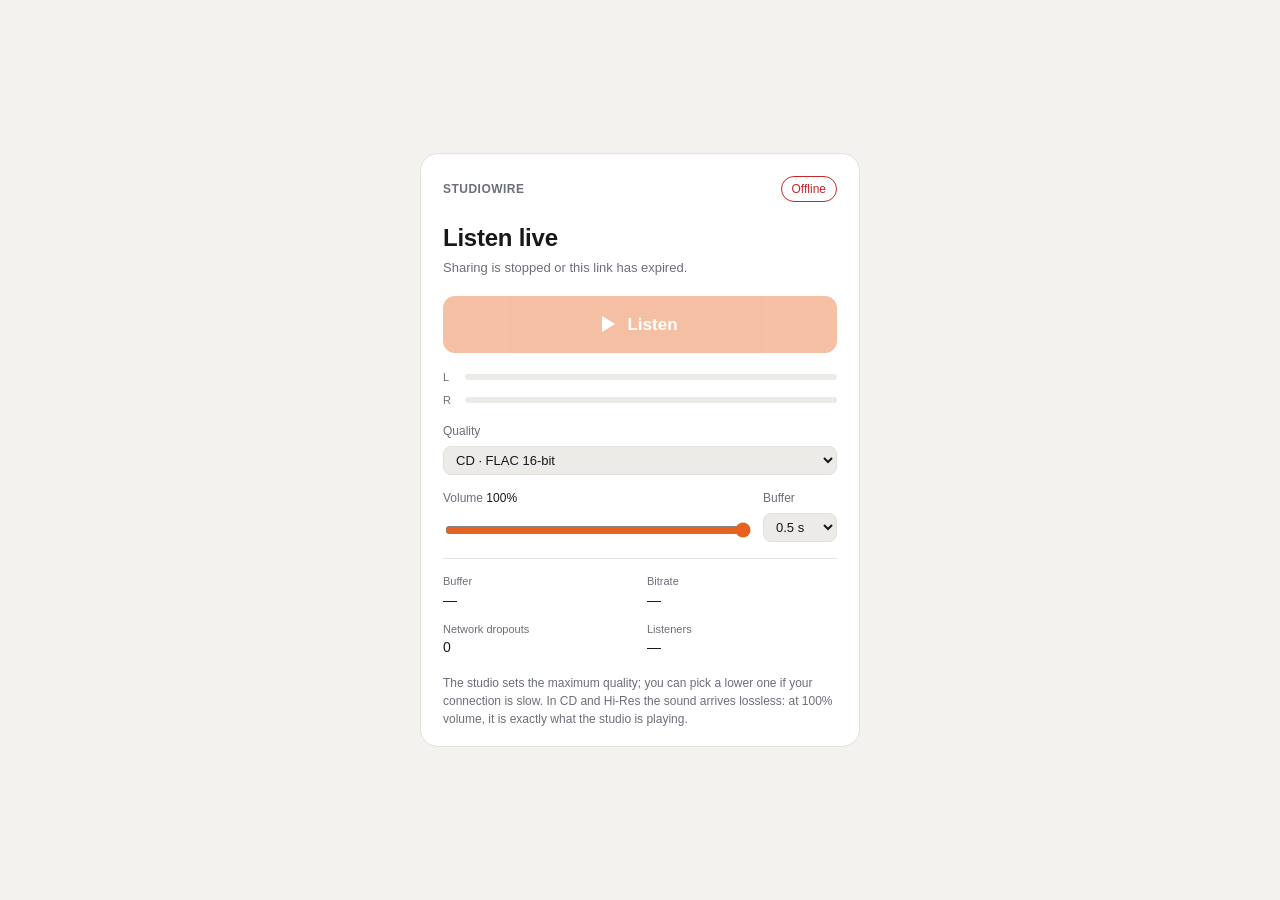
==== web/index.html @ 164a008c "StudioWire 0.6.1 AU / VST3 plugin that streams the DAW's master to a web browser, in lossless FLAC (" ====
<!doctype html>
<!-- SPDX-License-Identifier: GPL-3.0-or-later -->
<!-- Copyright (C) 2026 The StudioWire authors -->
<html lang="en">
<head>
<meta charset="utf-8">
<meta name="viewport" content="width=device-width, initial-scale=1">
<meta name="referrer" content="no-referrer">
<meta name="robots" content="noindex, nofollow">
<title>StudioWire · Listen</title>
<link rel="icon" href="data:,">
<link rel="stylesheet" href="style.css">
</head>
<body>
<main class="card">
  <header class="top">
    <span class="brand">StudioWire</span>
    <span id="state" class="pill wait">Connecting…</span>
  </header>

  <h1>Listen live</h1>
  <p id="format" class="format">Loading stream info…</p>

  <div id="notice" class="notice" role="status" aria-live="polite" hidden>
    <strong id="noticeTitle"></strong>
    <span id="noticeText"></span>
  </div>

  <button id="play" class="play" type="button" disabled>
    <span class="play-icon" aria-hidden="true"></span>
    <span id="playLabel">Listen</span>
  </button>

  <div class="meters" aria-hidden="true">
    <div class="meter"><span>L</span><div class="bar"><div id="meterL" class="fill"></div></div></div>
    <div class="meter"><span>R</span><div class="bar"><div id="meterR" class="fill"></div></div></div>
  </div>

  <div class="controls">
    <label class="ctl wide">
      <span>Quality</span>
      <select id="quality">
        <option value="cd" selected>CD · FLAC 16-bit</option>
      </select>
    </label>
    <label class="ctl">
      <span>Volume <output id="volOut">100%</output></span>
      <input id="volume" type="range" min="0" max="1" step="0.01" value="1">
    </label>
    <label class="ctl">
      <span>Buffer</span>
      <select id="latency">
        <option value="0.25">0.25 s</option>
        <option value="0.5" selected>0.5 s</option>
        <option value="1">1 s</option>
        <option value="2">2 s</option>
      </select>
    </label>
  </div>

  <dl class="stats">
    <div><dt>Buffer</dt><dd id="sBuf">—</dd></div>
    <div><dt>Bitrate</dt><dd id="sRate">—</dd></div>
    <div><dt>Network dropouts</dt><dd id="sUnder">0</dd></div>
    <div><dt>Listeners</dt><dd id="sListeners">—</dd></div>
  </dl>

  <p class="note">The studio sets the maximum quality; you can pick a lower one if your connection is slow. In CD and Hi-Res the sound arrives lossless: at 100% volume, it is exactly what the studio is playing.</p>
</main>
<script src="app.js"></script>
</body>
</html>
---- web/style.css ----
/* SPDX-License-Identifier: GPL-3.0-or-later */
/* Copyright (C) 2026 The StudioWire authors */
:root {
  --bg: #0e0f12;
  --card: #17191e;
  --line: #2a2d35;
  --text: #eceef2;
  --muted: #8b909c;
  --accent: #ff7a3d;
  --accent-ink: #1a0d06;
  --ok: #4cd18a;
  --wait: #e6b84a;
  --err: #ff5d5d;
  --meter-lo: #4cd18a;
  --meter-hi: #ff5d5d;
  color-scheme: dark;
}

* { box-sizing: border-box; }

html, body {
  margin: 0;
  min-height: 100%;
  background: var(--bg);
  color: var(--text);
  font: 15px/1.5 ui-sans-serif, -apple-system, BlinkMacSystemFont, "Segoe UI", Roboto, sans-serif;
}

body {
  display: grid;
  place-items: center;
  min-height: 100vh;
  padding: 16px;
}

.card {
  width: 100%;
  max-width: 440px;
  background: var(--card);
  border: 1px solid var(--line);
  border-radius: 18px;
  padding: 22px 22px 18px;
}

.top {
  display: flex;
  align-items: center;
  justify-content: space-between;
  gap: 12px;
}

.brand {
  font-weight: 700;
  letter-spacing: .04em;
  text-transform: uppercase;
  font-size: 12px;
  color: var(--muted);
}

.pill {
  font-size: 12px;
  padding: 3px 10px;
  border-radius: 999px;
  border: 1px solid currentColor;
  white-space: nowrap;
}
.pill.ok { color: var(--ok); }
.pill.wait { color: var(--wait); }
.pill.err { color: var(--err); }

h1 {
  margin: 18px 0 2px;
  font-size: 24px;
  font-weight: 700;
  letter-spacing: -.01em;
}

.format {
  margin: 0 0 18px;
  color: var(--muted);
  font-size: 13px;
  font-variant-numeric: tabular-nums;
}

.notice {
  display: grid;
  gap: 2px;
  margin: 0 0 16px;
  padding: 10px 12px;
  border-radius: 10px;
  border: 1px solid currentColor;
  font-size: 13px;
}
.notice[hidden] { display: none; }
.notice strong { font-size: 14px; }
.notice span { color: var(--text); }
.notice.err { color: var(--err); background: color-mix(in srgb, var(--err) 10%, transparent); }
.notice.wait { color: var(--wait); background: color-mix(in srgb, var(--wait) 10%, transparent); }

.play {
  width: 100%;
  display: flex;
  align-items: center;
  justify-content: center;
  gap: 12px;
  padding: 16px;
  border: 0;
  border-radius: 12px;
  background: var(--accent);
  color: var(--accent-ink);
  font: inherit;
  font-size: 17px;
  font-weight: 700;
  cursor: pointer;
}
.play:disabled { opacity: .4; cursor: not-allowed; }
.play:focus-visible { outline: 2px solid var(--text); outline-offset: 3px; }

.play-icon {
  width: 0;
  height: 0;
  border-left: 13px solid currentColor;
  border-top: 8px solid transparent;
  border-bottom: 8px solid transparent;
}
.play.on { background: transparent; color: var(--text); border: 1px solid var(--line); }
.play.on .play-icon {
  width: 12px;
  height: 12px;
  border: 0;
  background: currentColor;
  border-radius: 2px;
}

.meters { margin: 16px 0 6px; display: grid; gap: 6px; }
.meter { display: grid; grid-template-columns: 14px 1fr; align-items: center; gap: 8px; }
.meter span { font-size: 11px; color: var(--muted); }
.bar { height: 6px; background: #22252c; border-radius: 3px; overflow: hidden; }
.fill {
  height: 100%;
  width: 0;
  background: var(--meter-lo);
  transition: width 80ms linear;
}
.fill.hot { background: var(--meter-hi); }

.controls {
  display: grid;
  grid-template-columns: 1fr auto;
  gap: 14px;
  margin: 14px 0 6px;
}
.ctl { display: grid; gap: 6px; font-size: 12px; color: var(--muted); min-width: 0; }
.ctl.wide { grid-column: 1 / -1; }
.ctl.wide select { width: 100%; }
.ctl output { color: var(--text); font-variant-numeric: tabular-nums; }
.ctl input[type="range"] { width: 100%; accent-color: var(--accent); }
.ctl select {
  background: #22252c;
  color: var(--text);
  border: 1px solid var(--line);
  border-radius: 8px;
  padding: 5px 8px;
  font: inherit;
  font-size: 13px;
}

.stats {
  display: grid;
  grid-template-columns: repeat(2, 1fr);
  gap: 10px 14px;
  margin: 16px 0 0;
  padding-top: 14px;
  border-top: 1px solid var(--line);
}
.stats div { min-width: 0; }
.stats dt { font-size: 11px; color: var(--muted); }
.stats dd { margin: 0; font-size: 14px; font-variant-numeric: tabular-nums; }

.note { margin: 16px 0 0; font-size: 12px; color: var(--muted); }

@media (prefers-color-scheme: light) {
  :root {
    --bg: #f3f2ef;
    --card: #ffffff;
    --line: #e3e1dc;
    --text: #17181b;
    --muted: #6b6f78;
    --accent: #e8611f;
    --accent-ink: #ffffff;
    --ok: #198754;
    --wait: #a8770c;
    --err: #c62828;
    color-scheme: light;
  }
  .bar, .ctl select { background: #ecebe7; }
}
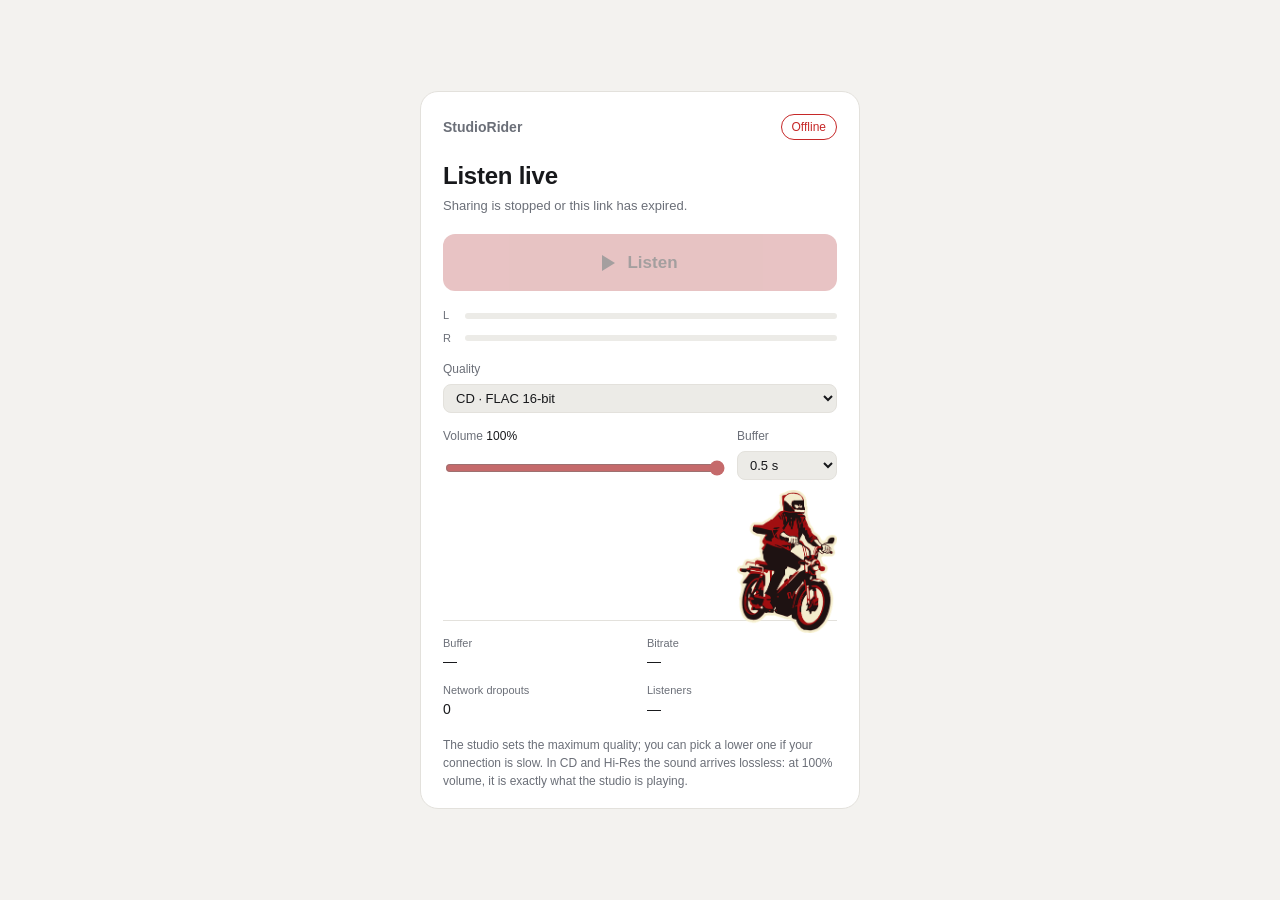
==== commit 1186fe83: "Rename to StudioRider; logo, pastel colours and revving animation (0.6.2) - Plugin and page renamed " ====
--- a/web/index.html
+++ b/web/index.html
@@ -1,20 +1,20 @@
 <!doctype html>
 <!-- SPDX-License-Identifier: GPL-3.0-or-later -->
-<!-- Copyright (C) 2026 The StudioWire authors -->
+<!-- Copyright (C) 2026 The StudioRider authors -->
 <html lang="en">
 <head>
 <meta charset="utf-8">
 <meta name="viewport" content="width=device-width, initial-scale=1">
 <meta name="referrer" content="no-referrer">
 <meta name="robots" content="noindex, nofollow">
-<title>StudioWire · Listen</title>
+<title>StudioRider · Listen</title>
 <link rel="icon" href="data:,">
 <link rel="stylesheet" href="style.css">
 </head>
 <body>
 <main class="card">
   <header class="top">
-    <span class="brand">StudioWire</span>
+    <span class="brand">StudioRider</span>
     <span id="state" class="pill wait">Connecting…</span>
   </header>
 
@@ -56,6 +56,7 @@
         <option value="2">2 s</option>
       </select>
     </label>
+    <img class="logo" src="logo.png" alt="" width="100" height="142">
   </div>
 
   <dl class="stats">
--- a/web/style.css
+++ b/web/style.css
@@ -1,13 +1,13 @@
 /* SPDX-License-Identifier: GPL-3.0-or-later */
-/* Copyright (C) 2026 The StudioWire authors */
+/* Copyright (C) 2026 The StudioRider authors */
 :root {
   --bg: #0e0f12;
   --card: #17191e;
   --line: #2a2d35;
   --text: #eceef2;
   --muted: #8b909c;
-  --accent: #ff7a3d;
-  --accent-ink: #1a0d06;
+  --accent: #c56a6b;      /* the logo's red (#A10E10), lighter */
+  --accent-ink: #1e1212;  /* the logo's dark brown */
   --ok: #4cd18a;
   --wait: #e6b84a;
   --err: #ff5d5d;
@@ -51,9 +51,7 @@
 
 .brand {
   font-weight: 700;
-  letter-spacing: .04em;
-  text-transform: uppercase;
-  font-size: 12px;
+  font-size: 14px;
   color: var(--muted);
 }
 
@@ -153,6 +151,18 @@
 .ctl { display: grid; gap: 6px; font-size: 12px; color: var(--muted); min-width: 0; }
 .ctl.wide { grid-column: 1 / -1; }
 .ctl.wide select { width: 100%; }
+/* Under the Buffer menu; its front wheel rolls over the line above the stats. */
+.logo {
+  grid-column: 2;
+  justify-self: end;
+  display: block;
+  width: 100px;
+  height: auto;
+  margin: -4px 0 -29px;
+  position: relative;
+  z-index: 1;
+  pointer-events: none;
+}
 .ctl output { color: var(--text); font-variant-numeric: tabular-nums; }
 .ctl input[type="range"] { width: 100%; accent-color: var(--accent); }
 .ctl select {
@@ -186,8 +196,8 @@
     --line: #e3e1dc;
     --text: #17181b;
     --muted: #6b6f78;
-    --accent: #e8611f;
-    --accent-ink: #ffffff;
+    --accent: #c56a6b;
+    --accent-ink: #1e1212;
     --ok: #198754;
     --wait: #a8770c;
     --err: #c62828;
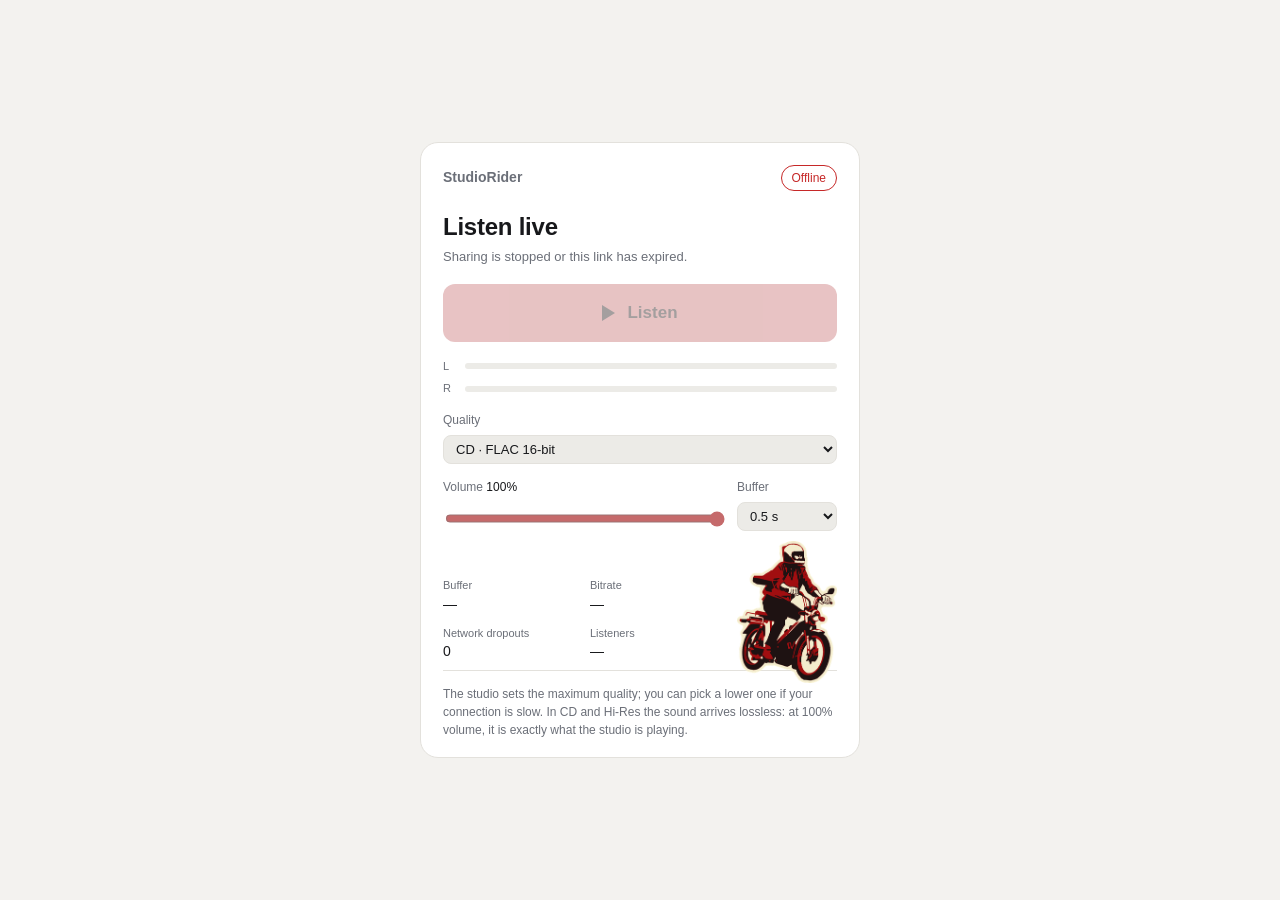
==== commit 0f4c2e64: "StudioRider 1.0.0: version and menu in the plugin, stats next to the logo - Version shown next to th" ====
--- a/web/index.html
+++ b/web/index.html
@@ -56,15 +56,15 @@
         <option value="2">2 s</option>
       </select>
     </label>
+    <dl class="stats top">
+      <div><dt>Buffer</dt><dd id="sBuf">—</dd></div>
+      <div><dt>Bitrate</dt><dd id="sRate">—</dd></div>
+      <div><dt>Network dropouts</dt><dd id="sUnder">0</dd></div>
+      <div><dt>Listeners</dt><dd id="sListeners">—</dd></div>
+    </dl>
     <img class="logo" src="logo.png" alt="" width="100" height="142">
   </div>
 
-  <dl class="stats">
-    <div><dt>Buffer</dt><dd id="sBuf">—</dd></div>
-    <div><dt>Bitrate</dt><dd id="sRate">—</dd></div>
-    <div><dt>Network dropouts</dt><dd id="sUnder">0</dd></div>
-    <div><dt>Listeners</dt><dd id="sListeners">—</dd></div>
-  </dl>
 
   <p class="note">The studio sets the maximum quality; you can pick a lower one if your connection is slow. In CD and Hi-Res the sound arrives lossless: at 100% volume, it is exactly what the studio is playing.</p>
 </main>
--- a/web/style.css
+++ b/web/style.css
@@ -154,6 +154,7 @@
 /* Under the Buffer menu; its front wheel rolls over the line above the stats. */
 .logo {
   grid-column: 2;
+  grid-row: 3;
   justify-self: end;
   display: block;
   width: 100px;
@@ -184,10 +185,20 @@
   border-top: 1px solid var(--line);
 }
 .stats div { min-width: 0; }
+/* Buffer and bitrate: next to the logo, just above the line. */
+.stats.top {
+  grid-column: 1;
+  grid-row: 3;
+  align-self: end;
+  margin: 0 0 -8px;
+  padding: 0;
+  border: 0;
+}
 .stats dt { font-size: 11px; color: var(--muted); }
 .stats dd { margin: 0; font-size: 14px; font-variant-numeric: tabular-nums; }
 
-.note { margin: 16px 0 0; font-size: 12px; color: var(--muted); }
+/* The line the logo's front wheel rolls over. */
+.note { margin: 16px 0 0; padding-top: 14px; border-top: 1px solid var(--line); font-size: 12px; color: var(--muted); }
 
 @media (prefers-color-scheme: light) {
   :root {
